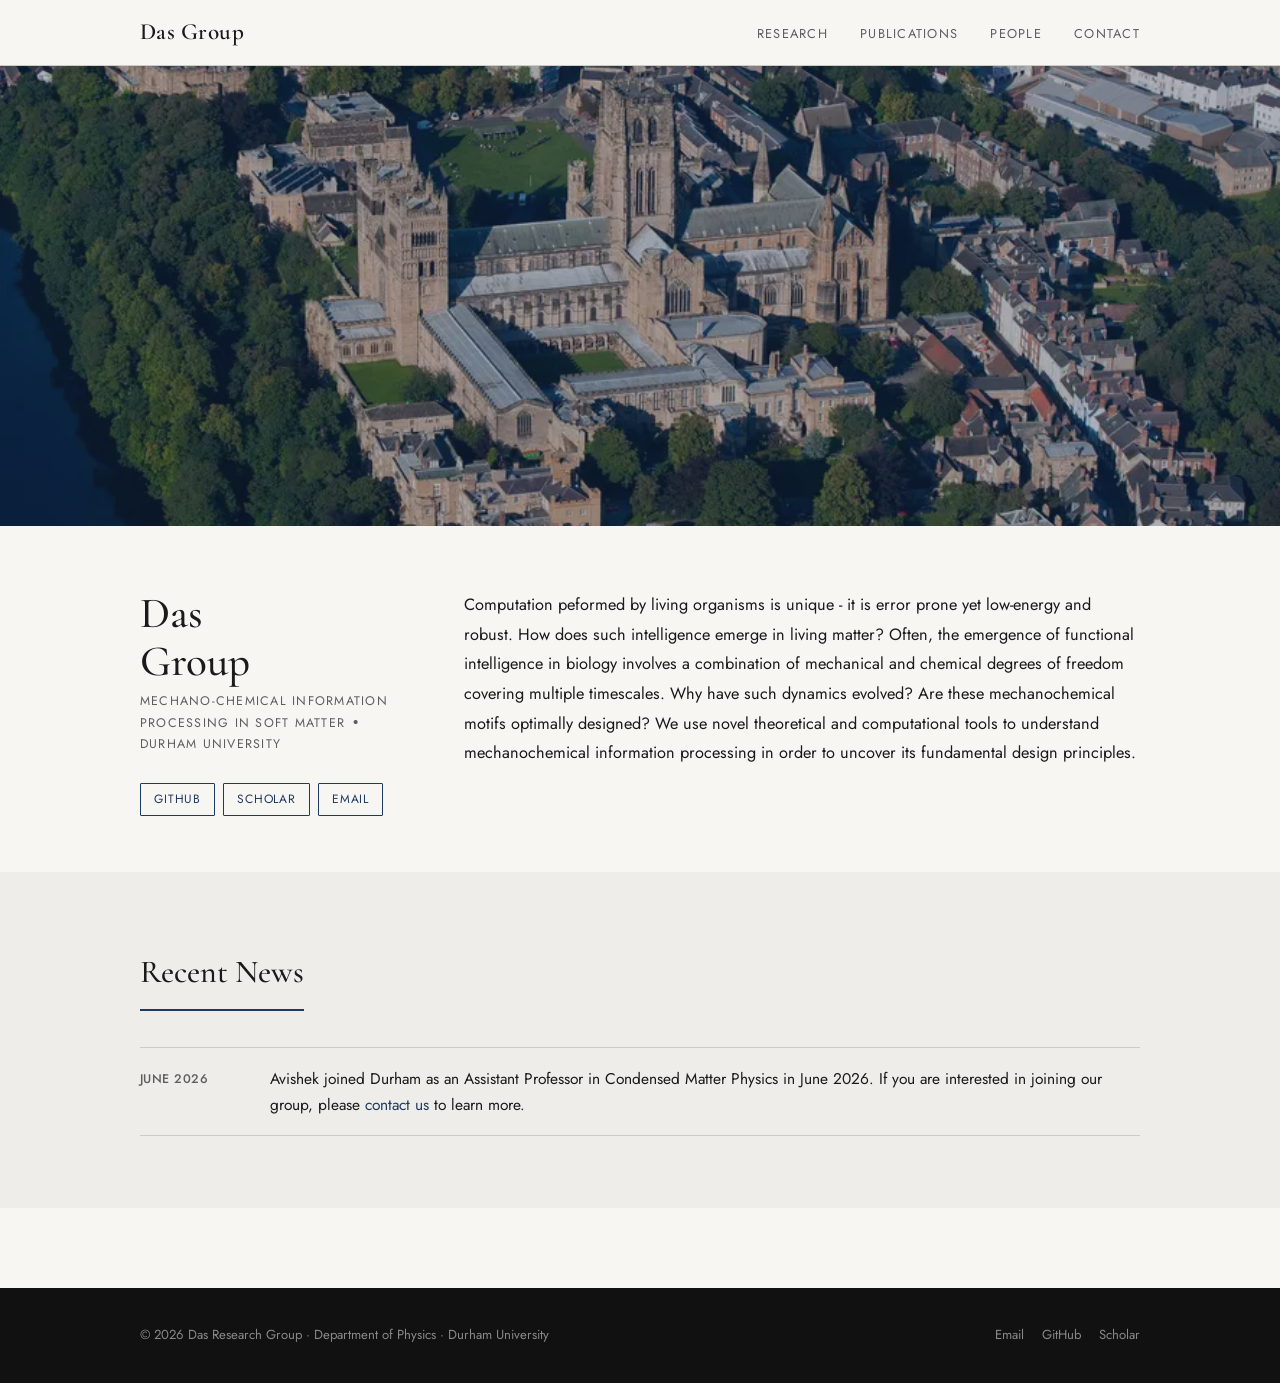
==== index.html @ c45492da "Initial commit" ====
<!DOCTYPE html>
<html lang="en">
<head>
  <meta charset="UTF-8">
  <meta name="viewport" content="width=device-width, initial-scale=1.0, shrink-to-fit=no">
  <title>Das Group | Durham University </title>
  <meta name="description" content="Mechano-Chemical Information Processing">
  <link rel="preconnect" href="https://fonts.googleapis.com">
  <link rel="preconnect" href="https://fonts.gstatic.com" crossorigin>
  <link href="https://fonts.googleapis.com/css2?family=Cormorant+Garamond:ital,wght@0,400;0,500;0,600;1,400&family=Jost:wght@300;400;500&display=swap" rel="stylesheet">
  <link rel="stylesheet" href="css/style.css">
</head>

<!-- Google tag (gtag.js) -->
<script async src="https://www.googletagmanager.com/gtag/js?id=G-GLLT62PN7Q"></script>
<script>
  window.dataLayer = window.dataLayer || [];
  function gtag(){dataLayer.push(arguments);}
  gtag('js', new Date());

  gtag('config', 'G-GLLT62PN7Q');
</script>
  
<body>

  <!-- ═══ NAVIGATION ════════════════════════════════════════ -->
  <nav>
    <div class="nav-inner">
      <!-- REPLACE: your name or group name -->
      <a href="index.html" class="nav-brand">Das Group</a>
      <button class="nav-toggle" aria-label="Toggle menu" onclick="toggleNav()">
        <span></span><span></span><span></span>
      </button>
      <ul class="nav-links" id="navLinks">
        <li><a href="research.html">Research</a></li>
        <li><a href="publications.html">Publications</a></li>
        <li><a href="people.html">People</a></li>
        <li><a href="contact.html">Contact</a></li>
      </ul>
    </div>
  </nav>

  <!-- ═══ HERO IMAGE ════════════════════════════════════════ -->
  <!-- REPLACE: add your image at assets/img/hero.jpg and
       uncomment the <img> tag below; delete the placeholder div -->
  <div class="hero">
     <img src="assets/img/durham.jpg" alt="Research banner"> 
  </div>

  <!-- ═══ INTRO ═════════════════════════════════════════════ -->
  <div class="home-intro">

    <div class="intro-left">
      <!-- REPLACE: your group/name -->
      <h1 class="intro-name">Das<br>Group</h1>
      <!-- REPLACE: your title and affiliation -->
      <p class="intro-title">Mechano-Chemical Information Processing in Soft Matter 
        <span style="font-size: 3em; line-height: 0; vertical-align: -0.1em;">&middot;</span> Durham University </p>
      <div class="intro-badges">
        <!-- REPLACE: update hrefs and add/remove links as needed -->
        <a href="https://github.com/avishek-das1" target="_blank">GitHub</a>
        <a href="https://scholar.google.com/citations?user=sW6eFRYAAAAJ&hl=en" target="_blank">Scholar</a>
        <a href="mailto:avishek.das@durham.ac.uk">Email</a>
      </div>
    </div>

    <div class="intro-body">
      <!-- REPLACE: your research description (2–4 paragraphs) -->
      <p>
        Computation peformed by living organisms is unique - it is error prone yet low-energy and robust. 
        How does such intelligence emerge in living matter? Often, the emergence of functional intelligence in biology
        involves a combination of mechanical and chemical degrees of freedom covering 
        multiple timescales. Why have such dynamics evolved? Are these mechanochemical motifs 
        optimally designed? We use novel theoretical and computational tools to understand mechanochemical 
        information processing in order to uncover its fundamental design principles. 
      </p>
    </div>

  </div>

  <!-- ═══ NEWS ══════════════════════════════════════════════ -->
  <div class="section section-alt">
    <div class="wrap">
      <h2 class="section-title">Recent News</h2>
      <ul class="news-list">

        <!-- REPLACE: most recent item first; duplicate <li> as needed -->
        <li class="news-item">
          <span class="news-date">June 2026</span>
          <span class="news-text">
            Avishek joined Durham as an Assistant Professor in Condensed Matter Physics in June 2026. If you are interested in joining
            our group, please <a href="contact.html">contact us</a> to learn more.
          </span>
        </li>

      </ul>
    </div>
  </div>

  <!-- ═══ FOOTER ════════════════════════════════════════════ -->
  <!-- REPLACE: department, university, and links -->
  <footer>
    <div class="footer-inner">
      <span class="footer-copy">
        &copy; 2026 Das Research Group &middot; Department of Physics &middot; Durham University
      </span>
      <div class="footer-links">
        <a href="mailto:avishek.das@durham.ac.uk">Email</a>
        <a href="https://github.com/avishek-das1" target="_blank">GitHub</a>
        <a href="https://scholar.google.com/citations?user=sW6eFRYAAAAJ&hl=en" target="_blank">Scholar</a>
      </div>
    </div>
  </footer>

  <script>
    function toggleNav() {
      document.getElementById('navLinks').classList.toggle('open');
    }
  </script>

</body>
</html>
---- css/style.css ----
/* ============================================================
   Das Group — Academic Website
   Fonts: Cormorant Garamond (headings) + Jost (body/nav)
   ============================================================ */

:root {
  --bg:          #F7F6F3;
  --bg-alt:      #EEEDE9;
  --text:        #1A1A1A;
  --text-muted:  #5E5E5E;
  --accent:      #1E3A5F;
  --accent-mid:  #2E5080;
  --border:      #CCCCC7;
  --white:       #FFFFFF;

  --font-head: 'Cormorant Garamond', Georgia, serif;
  --font-body: 'Jost', 'Helvetica Neue', sans-serif;

  --nav-h:    66px;
  --wide:     1080px;
  --gap:      40px;
}

/* ─── Reset ──────────────────────────────────────────────── */
*, *::before, *::after { box-sizing: border-box; margin: 0; padding: 0; }
html { scroll-behavior: smooth; }

body {
  font-family: var(--font-body);
  background: var(--bg);
  color: var(--text);
  font-size: 16px;
  line-height: 1.72;
  -webkit-font-smoothing: antialiased;
}

img { display: block; max-width: 100%; }

a { color: var(--accent); text-decoration: none; transition: color .2s; }
a:hover { color: var(--accent-mid); }

/* ─── Layout helpers ─────────────────────────────────────── */
.wrap {
  max-width: var(--wide);
  margin: 0 auto;
  padding: 0 var(--gap);
}

/* ─── Navigation ─────────────────────────────────────────── */
nav {
  position: sticky;
  top: 0;
  height: var(--nav-h);
  background: var(--bg);
  border-bottom: 1px solid var(--border);
  z-index: 200;
}

.nav-inner {
  max-width: var(--wide);
  margin: 0 auto;
  padding: 0 var(--gap);
  height: 100%;
  display: flex;
  align-items: center;
  justify-content: space-between;
}

.nav-brand {
  font-family: var(--font-head);
  font-size: 1.45rem;
  font-weight: 600;
  color: var(--text);
  letter-spacing: .02em;
}
.nav-brand:hover { color: var(--accent); }

.nav-links {
  display: flex;
  list-style: none;
  gap: 32px;
}

.nav-links a {
  font-size: .8rem;
  font-weight: 400;
  letter-spacing: .1em;
  text-transform: uppercase;
  color: var(--text-muted);
  padding-bottom: 3px;
  border-bottom: 2px solid transparent;
  transition: color .2s, border-color .2s;
}
.nav-links a:hover,
.nav-links a.active {
  color: var(--accent);
  border-bottom-color: var(--accent);
}

/* Hamburger (mobile) */
.nav-toggle {
  display: none;
  flex-direction: column;
  gap: 5px;
  cursor: pointer;
  background: none;
  border: none;
  padding: 6px;
}
.nav-toggle span {
  display: block;
  width: 22px;
  height: 2px;
  background: var(--text);
  transition: .3s;
}

/* ─── Hero ───────────────────────────────────────────────── */
.hero {
  height: 460px;
  overflow: hidden;
  background: var(--accent);
  position: relative;
}
.hero img {
  width: 100%;
  height: 100%;
  object-fit: cover;
  opacity: .65;
}
.hero-placeholder {
  width: 100%;
  height: 100%;
  background: linear-gradient(140deg, #1E3A5F 0%, #0D2140 55%, #081526 100%);
}

/* ─── Home: intro split ──────────────────────────────────── */
.home-intro {
  max-width: var(--wide);
  margin: 0 auto;
  padding: 64px var(--gap) 56px;
  display: grid;
  grid-template-columns: 260px 1fr;
  gap: 64px;
  align-items: start;
}

.intro-name {
  font-family: var(--font-head);
  font-size: 2.7rem;
  font-weight: 500;
  line-height: 1.1;
  margin-bottom: 6px;
}
.intro-title {
  font-size: .78rem;
  text-transform: uppercase;
  letter-spacing: .1em;
  color: var(--text-muted);
  margin-bottom: 28px;
}
.intro-badges {
  display: flex;
  flex-wrap: wrap;
  gap: 8px;
}
.intro-badges a {
  font-size: .75rem;
  text-transform: uppercase;
  letter-spacing: .07em;
  color: var(--accent);
  border: 1px solid var(--accent);
  padding: 5px 13px;
  border-radius: 1px;
  transition: background .2s, color .2s;
}
.intro-badges a:hover { background: var(--accent); color: var(--white); }

.intro-body p {
  font-size: 1.02rem;
  line-height: 1.82;
  margin-bottom: 16px;
}
.intro-body p:last-child { margin-bottom: 0; }

/* ─── Section wrapper ────────────────────────────────────── */
.section { padding: 72px 0; }
.section-alt { background: var(--bg-alt); }

.section-title {
  font-family: var(--font-head);
  font-size: 2rem;
  font-weight: 500;
  margin-bottom: 36px;
  padding-bottom: 10px;
  border-bottom: 2px solid var(--accent);
  display: inline-block;
}

/* ─── News ───────────────────────────────────────────────── */
.news-list { list-style: none; }

.news-item {
  display: grid;
  grid-template-columns: 110px 1fr;
  gap: 20px;
  padding: 18px 0;
  border-bottom: 1px solid var(--border);
}
.news-item:first-child { border-top: 1px solid var(--border); }

.news-date {
  font-size: .78rem;
  font-weight: 500;
  letter-spacing: .04em;
  text-transform: uppercase;
  color: var(--text-muted);
  padding-top: 3px;
}
.news-text { font-size: .97rem; line-height: 1.65; }

/* ─── Page header (inner pages) ──────────────────────────── */
.page-header {
  padding: 56px 0 36px;
  border-bottom: 1px solid var(--border);
  margin-bottom: 56px;
}
.page-header h1 {
  font-family: var(--font-head);
  font-size: 3rem;
  font-weight: 500;
  margin-bottom: 6px;
}
.page-header .subtitle {
  font-size: 1rem;
  color: var(--text-muted);
  font-style: italic;
}

/* ─── Research page ──────────────────────────────────────── */
.research-lede {
  font-size: 1.05rem;
  font-style: italic;
  color: var(--accent);
  line-height: 1.8;
  max-width: 820px;
  margin-bottom: 64px;
  padding-left: 20px;
  border-left: 3px solid var(--accent);
}

.research-item {
  display: grid;
  grid-template-columns: 1fr 1fr;
  gap: 56px;
  align-items: center;
  padding: 56px 0;
  border-bottom: 1px solid var(--border);
}
.research-item:first-of-type { padding-top: 0; }
.research-item:last-of-type  { border-bottom: none; }

.research-item.flip { direction: rtl; }
.research-item.flip > * { direction: ltr; }

.r-img img {
  width: 100%;
  aspect-ratio: 4/3;
  object-fit: cover;
  border-radius: 2px;
}
.r-img-placeholder {
  width: 100%;
  aspect-ratio: 4/3;
  background: var(--bg-alt);
  border: 1px dashed var(--border);
  border-radius: 2px;
  display: flex;
  align-items: center;
  justify-content: center;
  color: var(--text-muted);
  font-size: .82rem;
  text-align: center;
  padding: 12px;
}

.r-text .area-label {
  font-size: .75rem;
  text-transform: uppercase;
  letter-spacing: .12em;
  color: var(--text-muted);
  margin-bottom: 8px;
}
.r-text h2 {
  font-family: var(--font-head);
  font-size: 2rem;
  font-weight: 500;
  color: var(--accent);
  margin-bottom: 16px;
  line-height: 1.2;
}
.r-text p { font-size: .98rem; line-height: 1.82; }

/* ─── Publications page ──────────────────────────────────── */
.pub-google-link {
  font-size: .9rem;
  margin-bottom: 48px;
  padding: 14px 20px;
  background: var(--bg-alt);
  border-left: 3px solid var(--accent);
  border-radius: 1px;
}

.pub-section { margin-bottom: 52px; }

.pub-section h2 {
  font-family: var(--font-head);
  font-size: 1.6rem;
  font-weight: 500;
  margin-bottom: 20px;
  padding-bottom: 8px;
  border-bottom: 1px solid var(--border);
}

.pub-list { list-style: none; }

.pub-entry {
  display: grid;
  grid-template-columns: 38px 1fr;
  gap: 14px;
  padding: 16px 0;
  border-bottom: 1px solid var(--border);
}
.pub-entry:last-child { border-bottom: none; }

.pub-n {
  font-size: .82rem;
  font-weight: 500;
  color: var(--text-muted);
  padding-top: 2px;
  text-align: right;
}

.pub-title {
  font-weight: 500;
  font-size: .97rem;
  margin-bottom: 4px;
  color: var(--accent);
}
.pub-title a { color: inherit; }
.pub-title a:hover { text-decoration: underline; }

.pub-authors {
  font-size: .88rem;
  color: var(--text-muted);
  margin-bottom: 4px;
}
.pub-authors strong { color: var(--text); font-weight: 600; }

.pub-venue {
  font-size: .84rem;
  color: var(--text-muted);
  font-style: italic;
}

.pub-tag {
  display: inline-block;
  font-style: normal;
  font-size: .72rem;
  font-weight: 500;
  letter-spacing: .04em;
  text-transform: uppercase;
  background: var(--accent);
  color: var(--white);
  padding: 1px 6px;
  border-radius: 2px;
  margin-left: 6px;
  vertical-align: middle;
}

/* ─── People page ────────────────────────────────────────── */
.people-intro {
  font-size: 1.02rem;
  line-height: 1.8;
  color: var(--text-muted);
  max-width: 720px;
  margin-bottom: 56px;
}

.person-card {
  display: grid;
  grid-template-columns: 200px 1fr;
  gap: 40px;
  align-items: start;
  padding: 48px 0;
  border-bottom: 1px solid var(--border);
}
.person-card:first-of-type { border-top: 1px solid var(--border); }

.person-photo img {
  width: 100%;
  aspect-ratio: 3/4;
  object-fit: cover;
  border-radius: 2px;
}
.person-photo-placeholder {
  width: 100%;
  aspect-ratio: 3/4;
  background: var(--bg-alt);
  border: 1px dashed var(--border);
  border-radius: 2px;
  display: flex;
  align-items: center;
  justify-content: center;
  font-size: .8rem;
  color: var(--text-muted);
}

.person-info h2 {
  font-family: var(--font-head);
  font-size: 2rem;
  font-weight: 500;
  margin-bottom: 4px;
}
.person-info .person-role {
  font-size: .78rem;
  text-transform: uppercase;
  letter-spacing: .1em;
  color: var(--accent);
  margin-bottom: 24px;
}

.cv-list { list-style: none; margin-bottom: 20px; }
.cv-list li {
  font-size: .93rem;
  padding: 7px 0;
  border-bottom: 1px solid var(--bg-alt);
  color: var(--text);
}
.cv-list li:last-child { border-bottom: none; }

.person-bio {
  font-size: .93rem;
  line-height: 1.78;
  margin-top: 16px;
}

/* ─── Contact page ───────────────────────────────────────── */
.contact-grid {
  display: grid;
  grid-template-columns: 1fr 1fr;
  gap: 60px;
  margin-top: 12px;
}

.contact-block h2 {
  font-family: var(--font-head);
  font-size: 1.55rem;
  font-weight: 500;
  margin-bottom: 18px;
  padding-bottom: 8px;
  border-bottom: 1px solid var(--border);
}
.contact-block p,
.contact-block address { font-style: normal; font-size: .95rem; line-height: 1.82; }
.contact-block a { font-size: .95rem; }

/* ─── Footer ─────────────────────────────────────────────── */
footer {
  margin-top: 80px;
  background: #111111;
  color: #888;
  padding: 36px 0;
}
.footer-inner {
  max-width: var(--wide);
  margin: 0 auto;
  padding: 0 var(--gap);
  display: flex;
  justify-content: space-between;
  align-items: center;
  flex-wrap: wrap;
  gap: 14px;
}
.footer-copy { font-size: .82rem; }
.footer-links { display: flex; gap: 18px; }
.footer-links a { font-size: .82rem; color: #888; }
.footer-links a:hover { color: #ddd; }

/* ─── Responsive ─────────────────────────────────────────── */
@media (max-width: 820px) {
  :root { --gap: 24px; }

  .nav-links {
    display: none;
    flex-direction: column;
    position: absolute;
    top: var(--nav-h);
    left: 0;
    right: 0;
    background: var(--bg);
    border-bottom: 1px solid var(--border);
    padding: 20px var(--gap);
    gap: 14px;
    box-shadow: 0 4px 12px rgba(0,0,0,.06);
  }
  .nav-links.open { display: flex; }
  .nav-toggle { display: flex; }

  .hero { height: 300px; }

  .home-intro {
    grid-template-columns: 1fr;
    gap: 28px;
    padding: 48px var(--gap) 40px;
  }

  .research-item,
  .research-item.flip {
    grid-template-columns: 1fr;
    direction: ltr;
    gap: 24px;
  }

  .person-card { grid-template-columns: 1fr; }

  .contact-grid { grid-template-columns: 1fr; }

  .page-header h1 { font-size: 2.2rem; }
}
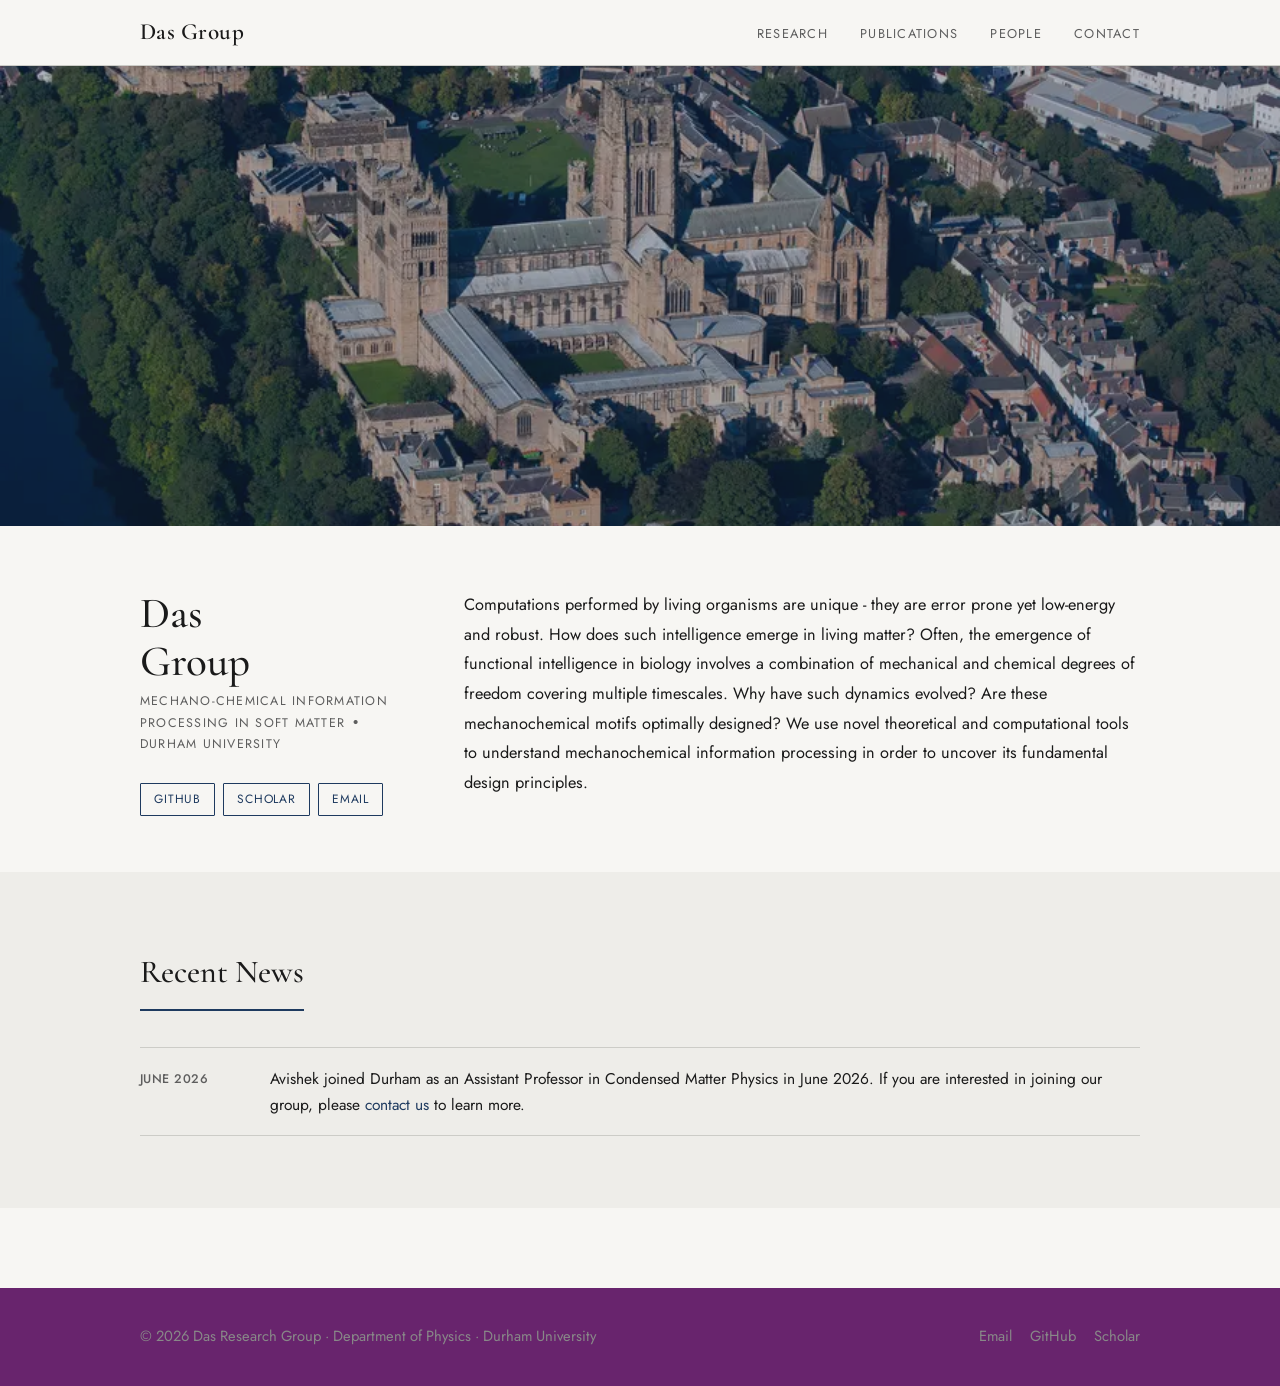
==== commit c558271c: "Update index.html" ====
--- a/index.html
+++ b/index.html
@@ -67,7 +67,7 @@
     <div class="intro-body">
       <!-- REPLACE: your research description (2–4 paragraphs) -->
       <p>
-        Computation peformed by living organisms is unique - it is error prone yet low-energy and robust. 
+        Computations performed by living organisms are unique - they are error prone yet low-energy and robust. 
         How does such intelligence emerge in living matter? Often, the emergence of functional intelligence in biology
         involves a combination of mechanical and chemical degrees of freedom covering 
         multiple timescales. Why have such dynamics evolved? Are these mechanochemical motifs 
--- a/css/style.css
+++ b/css/style.css
@@ -468,7 +468,7 @@
 /* ─── Footer ─────────────────────────────────────────────── */
 footer {
   margin-top: 80px;
-  background: #111111;
+  background: #68246D;
   color: #888;
   padding: 36px 0;
 }
@@ -482,9 +482,9 @@
   flex-wrap: wrap;
   gap: 14px;
 }
-.footer-copy { font-size: .82rem; }
+.footer-copy { font-size: .92rem; }
 .footer-links { display: flex; gap: 18px; }
-.footer-links a { font-size: .82rem; color: #888; }
+.footer-links a { font-size: .92rem; color: #888; }
 .footer-links a:hover { color: #ddd; }
 
 /* ─── Responsive ─────────────────────────────────────────── */
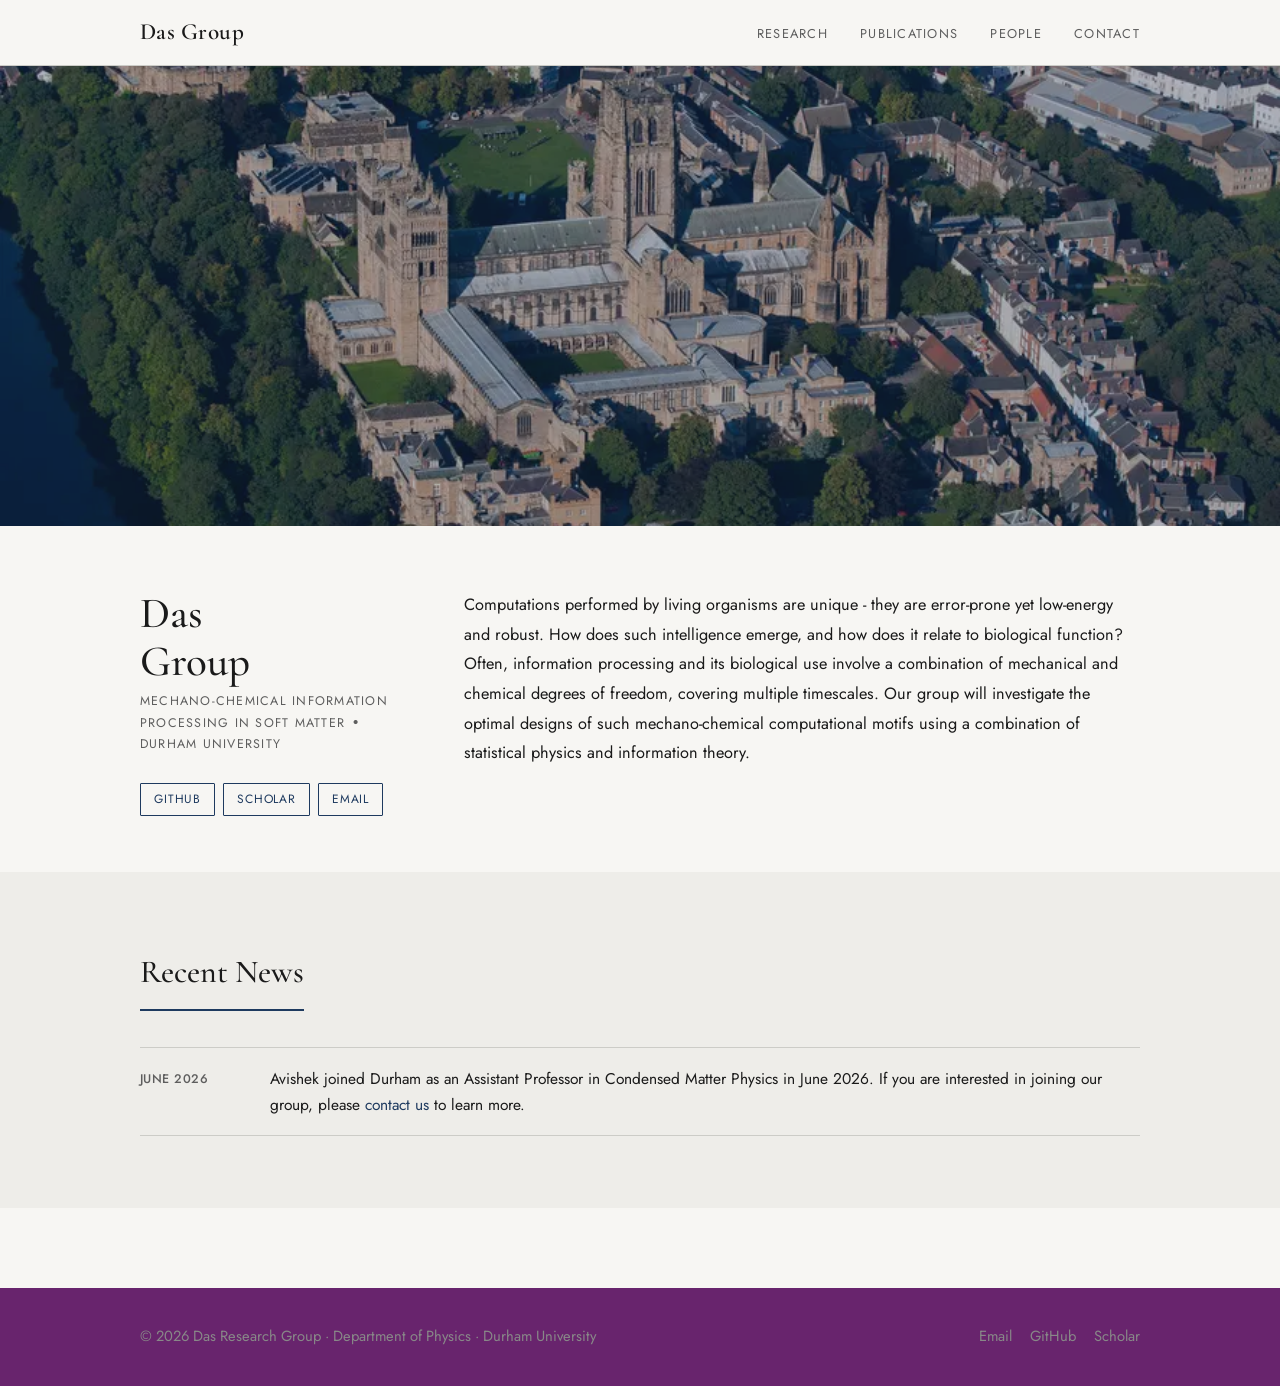
==== commit 9d306759: "Update index.html" ====
--- a/index.html
+++ b/index.html
@@ -67,12 +67,11 @@
     <div class="intro-body">
       <!-- REPLACE: your research description (2–4 paragraphs) -->
       <p>
-        Computations performed by living organisms are unique - they are error prone yet low-energy and robust. 
-        How does such intelligence emerge in living matter? Often, the emergence of functional intelligence in biology
-        involves a combination of mechanical and chemical degrees of freedom covering 
-        multiple timescales. Why have such dynamics evolved? Are these mechanochemical motifs 
-        optimally designed? We use novel theoretical and computational tools to understand mechanochemical 
-        information processing in order to uncover its fundamental design principles. 
+        Computations performed by living organisms are unique - they are error-prone yet low-energy and robust. 
+        How does such intelligence emerge, and how does it relate to biological function? 
+        Often, information processing and its biological use involve a combination of mechanical and chemical degrees of freedom,
+        covering multiple timescales. Our group will investigate the optimal designs of such mechano-chemical 
+        computational motifs using a combination of statistical physics and information theory. 
       </p>
     </div>
 
